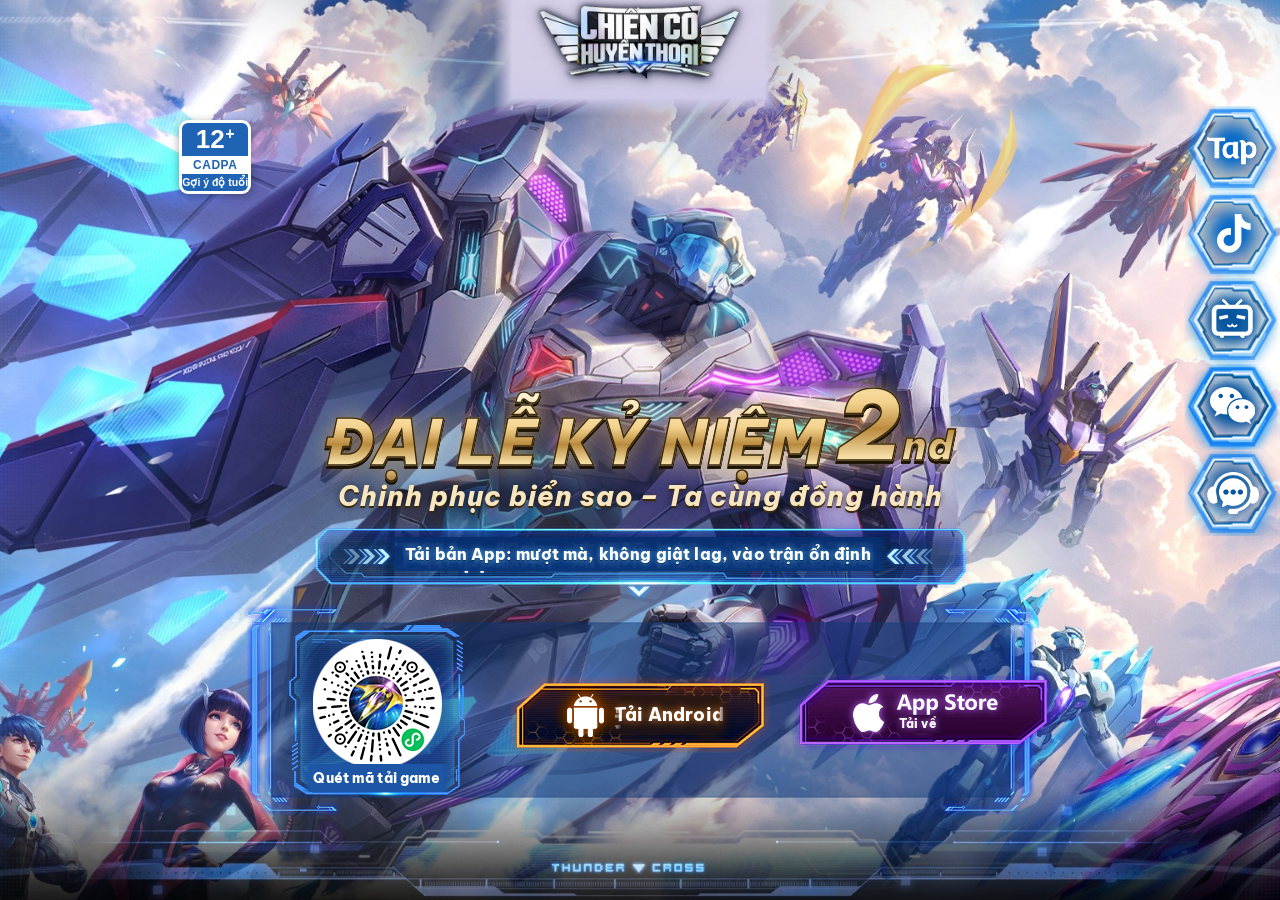
==== chien-co-huyen-thoai.html @ f6ab8812 "Chi giu nut Android va App Store, bo thanh dieu huong trang tai game, bo nen den cuoi trang chu Co-A" ====
<!DOCTYPE html>
<html lang="vi">
<head>
  <meta charset="utf-8">
  <meta name="viewport" content="width=device-width, initial-scale=1.0, minimum-scale=1.0, maximum-scale=1.0, user-scalable=no">
  <meta name="description" content="Chiến Cơ Huyền Thoại – Ông tổ của dòng game bắn máy bay. Tượng đài trở lại, tái chiến dải Ngân Hà!">
  <meta name="Copyright" content="5agame">
  <meta name="author" content="5agame">
  <meta name="Keywords" content="Chiến Cơ Huyền Thoại, Lôi Đình Chiến Cơ, Lôi Đình Chiến Cơ Tập Kết, game bắn máy bay, ông tổ game bắn máy bay, game kinh điển, Bình Minh Trí Tuệ, Lia, Lãnh Chúa Băng Hà, Đấu Trường Ác Nhân, Thương Nhân Liên Sao, Đột Kích Bóng Tối, Tro Tàn Ngân Hà, Blade, Thần Ma Dị Hình, Natalie, Kẻ Đoạt Quyền, Thần Phong Đêm Tối, Lisa, Mirna, Roy, Thần Hera, Nguyên Chủng Vũ Trụ, Chiến Tướng Tự Do, Ma Thần Luyện Ngục, WeChat Mini Program, Ái Lạc Du">
  <link rel="icon" href="favicon.ico">
  <title>Chiến Cơ Huyền Thoại</title>
  <link rel="preconnect" href="https://fonts.googleapis.com">
  <link rel="stylesheet" href="https://fonts.googleapis.com/css2?family=Be+Vietnam+Pro:ital,wght@0,800;1,800;1,900&family=Chakra+Petch:wght@700&display=swap">
  <script>
    // Co giãn đơn vị rem theo kích thước màn hình (giống trang gốc)
    (function (doc, win) {
      var docEl = doc.documentElement;
      function recalc() {
        var w = docEl.clientWidth > docEl.clientHeight ? docEl.clientHeight : docEl.clientWidth;
        if (!w) return;
        docEl.style.fontSize = Math.floor(100 * (w / 750)) + 'px';
      }
      win.addEventListener('orientationchange' in win ? 'orientationchange' : 'resize', recalc, false);
      recalc();
    })(document, window);

    // Liên kết tải game lấy từ trang gốc (ảnh đã được tải về thư mục img/)
    var LINKS = {
      android: 'https://tkio-redirect.solar-engine.com/receive/turl/KANwqqa?attribution_type=ua&touchpoint_type=click',
      apple:   'https://tkio-redirect.solar-engine.com/receive/turl/xsNVKna?attribution_type=ua&touchpoint_type=click',
      tap:     'https://tkio-redirect.solar-engine.com/receive/turl/ShCFuca?attribution_type=ua&touchpoint_type=click',
      harmony: 'https://tkio-redirect.solar-engine.com/receive/turl/vaGyPua?attribution_type=ua&touchpoint_type=click'
    };
    var VERSION = '1.30.5';

    function isWeChat() { return /MicroMessenger/i.test(navigator.userAgent) || typeof window.weixinBridge !== 'undefined'; }
    function isHarmony() { return /harmonyos|openharmony/i.test(navigator.userAgent || ''); }
    function isApple() {
      var d = navigator.userAgentData;
      if (d && typeof d.platform === 'string' && /^(ios|macos)$/i.test(d.platform)) return true;
      var ua = (navigator.userAgent || '').toLowerCase(), pf = (navigator.platform || '').toLowerCase();
      return /iphone|ipad|ipod/.test(ua) || /iphone|ipad|ipod/.test(pf) || /macintosh/.test(ua) || /macintel/.test(pf);
    }
    function isAndroid() { return !isApple() && !isHarmony() && /android/i.test(navigator.userAgent || ''); }

    function init() {
      var vc = document.getElementById('vercode'); if (vc) vc.textContent = VERSION;
      // Chỉ còn 2 nút Android và App Store: luôn hiện cả hai trên máy tính và điện thoại
    }
    // Trong WeChat không tải được trực tiếp → hiện màn hướng dẫn mở bằng trình duyệt (như bản gốc)
    function openDownload(url) {
      if (isWeChat()) { document.getElementById('download_con').style.display = 'block'; }
      else { window.open(url); }
    }
    // Ô mã QR WeChat: máy tính hiện khi rê chuột; điện thoại chạm để bật/tắt (cùng một ô nhỏ cạnh nút, không che màn hình)
    function showPublic() { document.getElementById('public_con').style.display = 'block'; }
    function hidePublic() { document.getElementById('public_con').style.display = 'none'; }
    // chạm vào nút WeChat → mở (chạm lại hoặc chạm chỗ khác → đóng nhờ trình nghe click trên document)
    function togglePublic(e) { e.stopPropagation(); showPublic(); }
    document.addEventListener('click', function () { var el = document.getElementById('public_con'); if (el) el.style.display = 'none'; });
  </script>
  <style>
    * { margin: 0; padding: 0; box-sizing: border-box; }
    body { font-family: "Segoe UI", Roboto, Arial, sans-serif; background: #000; }
    a { text-decoration: none; }

    #app { width: 100%; min-height: 100vh; position: relative; background: #000; overflow: hidden; }

    .main {
      background: url(img/pc_bg-vi.jpg) center top / cover no-repeat; min-height: 100vh;   /* phủ kín màn hình, không còn nền đen phía dưới */
      position: relative; width: 100%; aspect-ratio: 16 / 9;
      display: flex; justify-content: center; align-items: center; overflow: hidden;
    }

    .main { container-type: inline-size; }

    /* Logo tiếng Việt đè lên logo chữ Trung trong ảnh nền */
    .logo_vi {
      /* ảnh logo img/logo.png (477×174, đã tách nền đen) – đặt đè lên logo gốc trong pc_bg.jpg (x 42.6–57.2%, y 1.4–10.2%) */
      position: absolute; z-index: 5; pointer-events: none;
      /* cùng kích cỡ và tâm với logo gốc (rộng ~14.6%, tâm x 49.9%) */
      left: 49.9%; top: .7%; width: 15.8%; transform: translateX(-50%);
      display: flex; flex-direction: column; align-items: center;
    }
    /* Dòng “BẢN CHÍNH THỨC” theo kiểu chữ 官方正版 gốc: chữ nghiêng xanh, viền trắng, viền ngoài xanh đậm */
    .logo_vi .ban {
      position: relative; z-index: 1; margin-bottom: -.12cqw;
      font-family: "Be Vietnam Pro", "Segoe UI Black", sans-serif; font-weight: 900; font-style: italic;
      font-size: .8cqw; letter-spacing: .06em; line-height: 1.1; white-space: nowrap;
    }
    .logo_vi .ban span { display: block; padding: .32em .25em .12em; }
    .logo_vi .ban .m, .logo_vi .ban .f { position: absolute; inset: 0; }
    .logo_vi .ban .b { color: #0a1a45; -webkit-text-stroke: .32em #0a1a45;
      filter: drop-shadow(0 .08em 0 #030a1c) drop-shadow(0 0 .25em rgba(60, 170, 255, .7)); }
    .logo_vi .ban .m { color: transparent; -webkit-text-stroke: .14em #ffffff; }
    .logo_vi .ban .f { color: transparent;
      background: linear-gradient(180deg, #d6f3ff 0%, #6cc6ff 40%, #1f74e8 58%, #3b98f5 75%, #8fdcff 100%);
      -webkit-background-clip: text; background-clip: text; }
    .logo_vi img {
      display: block; width: 100%; height: auto;
      filter: drop-shadow(0 0 .25cqw rgba(0, 8, 30, .9)) drop-shadow(0 .2cqw .5cqw rgba(0, 10, 40, .5));
    }

    /* Nhãn độ tuổi CADPA 12+ (dựng lại bằng HTML) */
    .age {
      position: absolute; left: 14%; top: 1rem; width: 72px; z-index: 6;
      background: #fff; border-radius: 9px; padding: 3px; text-align: center;
      box-shadow: 0 2px 8px rgba(0, 0, 0, .35); font-family: Arial, sans-serif;
    }
    .age .num { background: #1f63b5; color: #fff; font-size: 26px; font-weight: 700; line-height: 1.25; border-radius: 6px 6px 0 0; }
    .age .num sup { font-size: .6em; vertical-align: .55em; margin-left: 1px; }
    .age .org { color: #1f63b5; font-size: 12px; font-weight: 700; letter-spacing: .5px; line-height: 1.5; }
    .age .tip { background: #1f63b5; color: #fff; font-size: 10.5px; font-weight: 700; line-height: 1.7; border-radius: 0 0 6px 6px; white-space: nowrap; }

    /* Khu vực tải game (máy tính) – dựng lại từ cover.png (900×478):
       phần chữ Trung phía trên làm lại bằng HTML, chỉ giữ khung QR (y 262 → 478) của ảnh gốc */
    .main_btns {
      position: absolute; bottom: 0.7rem; left: 50%; transform: translateX(-50%);
      width: 900px; display: flex; flex-direction: column; align-items: center;
    }
    .cv_title {
      display: flex; align-items: flex-end; gap: 10px; line-height: 1;
      font-family: "Be Vietnam Pro", "Segoe UI Black", "Arial Black", sans-serif; font-style: italic; font-weight: 900;
    }
    .cv_title .big, .cv_title .nd {
      background: linear-gradient(180deg, #fff6dc 0%, #f3d28d 40%, #b98a3e 58%, #f6e0a8 78%, #9c6d2b 100%);
      -webkit-background-clip: text; background-clip: text; color: transparent;
      -webkit-text-stroke: 1.5px #3a2a10;
      filter: drop-shadow(0 3px 0 #1d1405) drop-shadow(0 0 10px rgba(255, 210, 120, .45));
      /* đệm để dấu chồng (Ễ, Ỷ) và dấu nặng (Ệ) nằm trong vùng được tô màu vàng */
      padding: .34em .12em .18em .04em; margin: -.34em -.12em -.18em -.04em;
    }
    .cv_title .big { font-size: 62px; letter-spacing: 1px; }
    .cv_title .nd { font-size: 96px; }
    .cv_title .nd sup { font-size: .42em; vertical-align: baseline; }
    .cv_sub {
      margin-top: 6px; font-family: "Be Vietnam Pro", "Segoe UI", sans-serif; font-weight: 800; font-style: italic;
      font-size: 27px; color: #f7e6bf; letter-spacing: 1px;
      text-shadow: 0 2px 0 #3a2a10, 0 0 8px rgba(0, 0, 0, .6);
    }
    .cv_ribbon {
      margin-top: 16px; width: 780px; padding: 9px 0; text-align: center; color: #fff; white-space: nowrap;
      font-family: "Be Vietnam Pro", "Segoe UI", sans-serif; font-weight: 800; font-size: 19px;
      background: linear-gradient(180deg, rgba(24, 77, 165, .96), rgba(20, 60, 140, .85));
      border: 2px solid #5fc3ff; border-radius: 6px;
      box-shadow: 0 0 14px rgba(70, 180, 255, .7), inset 0 0 12px rgba(120, 210, 255, .35);
      clip-path: polygon(14px 0, calc(100% - 14px) 0, 100% 50%, calc(100% - 14px) 100%, 14px 100%, 0 50%);
    }
    .cv_ribbon .arr { color: #8fe0ff; letter-spacing: -2px; margin: 0 10px; }
    /* Phần dưới của cover.png (từ dải băng y=185 trở xuống): giữ nguyên khung và hiệu ứng gốc */
    .cv_panel {
      position: relative; margin-top: 10px; width: 900px; height: 293px;
      background: url(img/cover.png) 0 -185px no-repeat;
      font-family: "Be Vietnam Pro", "Segoe UI", sans-serif;
    }
    /* miếng vá: che chữ Trung bằng màu nền tương ứng, mép mờ dần, rồi viết chữ Việt lên */
    .patch {
      position: absolute; display: flex; align-items: center; justify-content: center;
      color: #fff; font-weight: 800; white-space: nowrap; letter-spacing: .01em;
      -webkit-mask-image: linear-gradient(90deg, transparent 0, #000 9px, #000 calc(100% - 9px), transparent 100%);
              mask-image: linear-gradient(90deg, transparent 0, #000 9px, #000 calc(100% - 9px), transparent 100%);
    }
    .cv_rib_text {
      /* che 下载App版本，流畅不卡顿，随时稳定开局 (x 202–692, y 200–231 trong cover.png) */
      left: 198px; top: 14px; width: 500px; height: 34px; font-size: 16px;
      background: linear-gradient(180deg, rgba(8, 46, 110, .96), rgba(10, 54, 122, .96));
      text-shadow: 0 0 6px rgba(90, 190, 255, .9), 0 1px 0 #02142e;
    }
    .cv_caption {
      /* che chữ 扫码下载游戏 dưới mã QR */
      left: 112px; top: 241px; width: 150px; height: 28px; font-size: 13.5px;
      background: #1c56a5;
    }
    .btn_grid {
      position: absolute; left: 318px; top: 152px;
      display: grid; grid-template-columns: 265px 265px; gap: 16px 18px;
    }
    /* nút tải: dùng ảnh nút gốc (265×78) làm nền */
    /* mọi kích thước bên trong tính theo em, với 1em = 1 điểm ảnh của ảnh gốc → co giãn được trên điện thoại */
    .dl2 { position: relative; display: block; width: 265em; height: 78em; font-size: 1px;
      background: center / 100% 100% no-repeat; transition: transform .15s, filter .15s; }
    .dl2 .patch { -webkit-mask-image: linear-gradient(90deg, transparent 0, #000 9%, #000 91%, transparent 100%);
                          mask-image: linear-gradient(90deg, transparent 0, #000 9%, #000 91%, transparent 100%); }
    .dl2:hover { transform: translateY(-2px); filter: brightness(1.15); }
    .dl2.android { background-image: url(img/android.png); }
    .dl2.apple   { background-image: url(img/appstore.png); }
    .dl2.tap     { background-image: url(img/download_t.png); }
    .dl2.harmony { background-image: url(img/harmony.png); }
    .dl2 .patch span { font-size: inherit; }
    /* vị trí miếng che theo % của nút 265×78 */
    .dl2.android .patch { left: 38.87%; top: 26.92%; width: 43.77%; height: 48.72%; font-size: 18em;
      background: linear-gradient(180deg, #2a1712, #1b1219); text-shadow: 0 0 .45em rgba(255, 150, 40, .9); }
    .dl2.apple .patch { left: 38.49%; top: 51.28%; width: 18.87%; height: 23.08%; font-size: 12em; justify-content: flex-start; padding-left: .5em;
      background: #330a3d; text-shadow: 0 0 .5em rgba(200, 110, 255, .9); }
    .dl2.tap .patch { left: 58.49%; top: 30.77%; width: 24.91%; height: 39.74%; font-size: 15em;
      background: linear-gradient(180deg, #0b3d4b, #05293a); text-shadow: 0 0 .45em rgba(60, 240, 220, .9); }
    .dl2.harmony .patch { left: 38.49%; top: 26.92%; width: 48.3%; height: 48.72%; font-size: 15.5em;
      background: linear-gradient(180deg, #06306a, #021f52); text-shadow: 0 0 .5em rgba(80, 170, 255, .9); }

    .dl {
      display: flex; align-items: center; justify-content: center;
      min-width: 190px; padding: 12px 16px; border-radius: 8px;
      font-size: 16px; font-weight: 600; color: #fff; letter-spacing: .3px;
      background: linear-gradient(180deg, #3fb3ff 0%, #1565d8 100%);
      border: 1px solid #9fdcff; box-shadow: 0 0 12px rgba(63, 179, 255, .5);
      transition: transform .15s, box-shadow .15s;
    }
    .dl:hover { transform: translateY(-2px); box-shadow: 0 0 20px rgba(63, 179, 255, .8); }
    .dl.tap { background: linear-gradient(180deg, #2fe0c8 0%, #0d9e8c 100%); border-color: #a5fff2; }
    .dl.harmony { background: linear-gradient(180deg, #ff7b5c 0%, #d8342a 100%); border-color: #ffc2b3; }

    /* Thanh mạng xã hội bên phải */
    .right_share {
      position: absolute; z-index: 98; right: 0; top: 50%; transform: translateY(-80%);
      width: 96px; cursor: pointer;
    }
    .right_share .item { position: relative; display: block; }
    .right_share img { width: 96px; display: block; }
    .right_share .label {
      position: absolute; right: 100%; top: 50%; transform: translateY(-50%);
      white-space: nowrap; background: rgba(0,0,0,.8); color: #fff; font-size: 13px;
      padding: 4px 8px; border-radius: 4px; margin-right: 6px; opacity: 0; pointer-events: none;
      transition: opacity .15s;
    }
    .right_share .item:hover .label { opacity: 1; }

    .public_con { position: absolute; z-index: 98; right: 96px; top: 65%; transform: translateY(-50%); display: none; }
    .public_con img { display: block; width: 211px; }

    /* Màn hướng dẫn trong WeChat (img/download-vi.jpg 1080×1920): che chữ Trung, viết chữ Việt – vị trí theo % ảnh */
    .download_con {
      position: absolute; z-index: 99; inset: 0; display: none; cursor: pointer;
      background: url(img/download-vi.jpg) center top / 100% 100% no-repeat;
      container-type: inline-size; font-family: "Be Vietnam Pro", "Segoe UI", sans-serif;
    }
    .download_con .patch { flex-direction: column; text-align: center; white-space: normal; line-height: 1.2; }
    .wx_logo_bg { left: 26%; top: 0; width: 48%; height: 11.6%; background: #10276f;
      -webkit-mask-image: radial-gradient(ellipse at center, #000 58%, transparent 74%) !important;
              mask-image: radial-gradient(ellipse at center, #000 58%, transparent 74%) !important; }
    .wx_logo { position: absolute; left: 50%; top: 1.3%; width: 40%; transform: translateX(-50%); }
    .wx_h  { left: 19.5%; top: 12%; width: 59%; height: 4.4%; background: #141a4c; color: #fff; font-size: 4cqw; font-weight: 900; white-space: nowrap !important;
      font-style: italic; text-shadow: 0 .06em 0 #1e5fd0, 0 0 .25em rgba(60, 160, 255, .8); }
    .wx_s1 { left: 21%; top: 16.6%; width: 51%; height: 3.8%; background: #0b1040; color: #fff; font-size: 2.7cqw; font-weight: 700; white-space: nowrap !important; }
    .wx_s2a { left: 21.5%; top: 20.3%; width: 14%; height: 3.4%; background: #0d0b3d; color: #fff; font-size: 3cqw; font-weight: 700; white-space: nowrap !important; }
    .wx_s2b { left: 42.5%; top: 20.3%; width: 30%; height: 3.4%; background: #121640; color: #fff; font-size: 3cqw; font-weight: 700; white-space: nowrap !important; }
    .wx_mag { left: 14.5%; top: 42.2%; width: 16.5%; height: 4.6%; background: #fff; color: #666; font-size: 2cqw; }
    .wx_b  { top: 60.3%; height: 3.9%; background: #f7f7f7; color: #666; font-size: 1.8cqw; }
    .wx_b1 { left: 20.3%; width: 13.5%; } .wx_b2 { left: 35.6%; width: 13.5%; } .wx_b3 { left: 51.5%; width: 12%; } .wx_b4 { left: 65.8%; width: 13.5%; }
    .wx_tip { position: absolute; left: 0; right: 0; bottom: 2.5%; text-align: center; color: rgba(255, 255, 255, .8); font-size: 3cqw; text-shadow: 0 1px 2px #000; }

    /* Chân trang */
    .footer {
      width: 100%; min-height: 12vh; padding: 12px; background: #000;
      color: rgba(255,255,255,.8); font-size: 13px; line-height: 1.8;
      display: flex; flex-direction: column; justify-content: center; align-items: center; text-align: center;
    }
    .footer a { color: rgba(255,255,255,.8); text-decoration: underline; }

    .hidden_pc { }
    @media (min-width: 1025px) { .hidden_pc { display: none !important; } }

    @media (max-width: 1024px) {
      .hidden_m { display: none !important; }
      /* dùng ảnh nền máy tính, cắt phần giữa (ảnh m_bg.jpg có sẵn banner chữ Trung to, phải che bằng tấm nền lớn) */
      .main { background-image: url(img/pc_bg-vi.jpg); background-size: cover; background-position: center top; aspect-ratio: 9 / 16; min-height: 100vh; }
      .age { left: .5rem; top: .5rem; width: 1rem; padding: .03rem; border-radius: .1rem; }
      .age .num { font-size: .34rem; }
      .age .org { font-size: .15rem; }
      .age .tip { font-size: .13rem; }
      /* banner 周年庆典 2nd nằm sẵn trong m_bg.jpg: x 12%–91%, y 69%–84% */
      .banner_m {
        position: absolute; z-index: 5; left: 5%; top: auto; bottom: 12.5%; width: 90%; height: auto;
        display: flex; flex-direction: column; align-items: center; justify-content: center; pointer-events: none;
      }
      /* tấm nền sắc nét (thay lớp mờ), cùng phong cách khung tải trên máy tính – che banner chữ Trung trong ảnh nền */
      .banner_m::before {
        content: ""; position: absolute; inset: -3% -3% -4%; z-index: -1;
        clip-path: polygon(3% 0, 97% 0, 100% 8%, 100% 92%, 97% 100%, 3% 100%, 0 92%, 0 8%);
        background:
          linear-gradient(90deg, rgba(95, 195, 255, .9), rgba(95, 195, 255, .9)) top / 100% .4cqw no-repeat,
          linear-gradient(90deg, rgba(95, 195, 255, .9), rgba(95, 195, 255, .9)) bottom / 100% .4cqw no-repeat,
          repeating-linear-gradient(120deg, rgba(120, 200, 255, .05) 0 .5cqw, transparent .5cqw 1.6cqw),
          radial-gradient(ellipse 80% 60% at 50% 30%, rgba(60, 130, 230, .35), transparent 75%),
          linear-gradient(180deg, #0a1736 0%, #0e2150 55%, #091431 100%);
      }
      .banner_m::after {
        /* viền phát sáng hai bên */
        content: ""; position: absolute; inset: -3% -3% -4%; z-index: -1; pointer-events: none;
        clip-path: polygon(3% 0, 97% 0, 100% 8%, 100% 92%, 97% 100%, 3% 100%, 0 92%, 0 8%);
        box-shadow: inset 0 0 0 .35cqw rgba(95, 195, 255, .75), inset 0 0 3cqw rgba(60, 160, 255, .35);
      }
      /* dải băng gốc lấy từ cover.png (x 130–770, y 185–265), phóng theo bề rộng màn hình */
      .rib_m {
        position: relative; width: 70cqw; aspect-ratio: 640 / 80; margin-top: 1.2cqw;
        background: url(img/cover.png) 50% 46.48% / 140.625% auto no-repeat;
      }
      .rib_m .patch {
        left: 10.6%; top: 15%; width: 78.2%; height: 50%; font-size: 1.75cqw;
        background: linear-gradient(180deg, rgba(8, 46, 110, .96), rgba(10, 54, 122, .96));
        text-shadow: 0 0 .4em rgba(90, 190, 255, .9), 0 1px 0 #02142e;
        font-family: "Be Vietnam Pro", "Segoe UI", sans-serif;
      }
      /* 2 nút tải: ảnh nút gốc như bản máy tính */
      .download_m .dl2 { width: 36cqw; height: auto; aspect-ratio: 265 / 78; font-size: calc(36cqw / 265); }
      /* nền không còn chữ Trung → bỏ tấm nền, chữ nằm trực tiếp trên ảnh như bản máy tính */
      .banner_m::before, .banner_m::after { display: none; }
      .banner_m .cv_title { gap: 1.2cqw; }
      .banner_m .cv_title .big { font-size: 5.2cqw; -webkit-text-stroke-width: .2cqw; }
      .banner_m .cv_title .nd { font-size: 8.6cqw; -webkit-text-stroke-width: .2cqw; }
      .banner_m .cv_sub { font-size: 2.9cqw; margin-top: .4cqw; }
      .banner_m .cv_ribbon { width: 86cqw; font-size: 2.15cqw; padding: 1cqw 0; margin-top: 2cqw; border-width: .3cqw; }
      .banner_m .cv_ribbon .arr { margin: 0 1cqw; }
      /* vị trí logo gốc trong m_bg.jpg (1080×1920) */
      /* logo gốc trong m_bg.jpg: x 32–70%, y 2.1–9.3% */
      /* logo gốc trong m_bg.jpg: rộng ~37.5%, tâm x 51% */
      /* logo gốc của pc_bg.jpg khi cắt giữa cho màn dọc: rộng ~46%, tâm x 49.6% */
      .logo_vi { left: 49.6%; width: 48%; top: 1.4%; }
      .logo_vi .ban { font-size: 2.4cqw; margin-bottom: .1cqw; }
      .right_share { top: 40%; transform: translateY(-50%); width: .9rem; }
      .right_share img { width: .9rem; }
      .right_share .label { display: none; }

      .download_m {
        position: absolute; bottom: 30px; width: 92cqw;
        display: flex; justify-content: center; gap: 3cqw;
      }

      /* ô mã QR nhỏ cạnh thanh mạng xã hội, giống bản máy tính (không che toàn màn hình) */
      .public_con { right: calc(.9rem + 2cqw); top: 46%; transform: translateY(-50%); }
      .public_con img { width: 38cqw; }
    }
  </style>
</head>
<body onload="init()">
  <div id="app">
    <div class="main">
      <!-- Nhãn độ tuổi CADPA 12+ -->
      <div class="age" title="Gợi ý độ tuổi CADPA: 12 tuổi trở lên">
        <div class="num">12<sup>+</sup></div>
        <div class="org">CADPA</div>
        <div class="tip">Gợi ý độ tuổi</div>
      </div>

      <!-- Logo tiếng Việt (đè lên logo 官方正版 / 雷霆战机 trong ảnh nền) -->
      <div class="logo_vi">
        <!-- ?v=2: buộc trình duyệt tải lại ảnh đã xoá vệt trắng ở mép dưới -->
        <img src="img/logo.png?v=2" alt="Chiến Cơ Huyền Thoại – Bản chính thức">
      </div>

      <!-- Banner kỷ niệm tiếng Việt cho điện thoại (đè lên chữ Trung trong m_bg.jpg) -->
      <div class="banner_m hidden_pc">
        <div class="cv_title"><span class="big">ĐẠI LỄ KỶ NIỆM</span><span class="nd">2<sup>nd</sup></span></div>
        <div class="cv_sub">Chinh phục biển sao – Ta cùng đồng hành</div>
        <div class="rib_m"><span class="patch">Tải bản App: mượt mà, không giật lag, vào trận ổn định</span></div>
      </div>

      <!-- Nút tải trên điện thoại -->
      <div class="download_m hidden_pc">
        <a class="dl2 android" data-os="android" title="Tải cho Android" href="tai-game.html#android"><span class="patch">Tải Android</span></a>
        <a class="dl2 apple" data-os="apple" title="Tải trên App Store" href="tai-game.html#apple"><span class="patch">Tải về</span></a>
      </div>

      <!-- Khu vực tải trên máy tính -->
      <div class="main_btns hidden_m">
        <!-- 周年庆典 2nd = Đại lễ kỷ niệm 2 năm; 星海征途-你我同行 = Chinh phục biển sao – Ta cùng đồng hành -->
        <div class="cv_title"><span class="big">ĐẠI LỄ KỶ NIỆM</span><span class="nd">2<sup>nd</sup></span></div>
        <div class="cv_sub">Chinh phục biển sao – Ta cùng đồng hành</div>
        <!-- 下载App版本，流畅不卡顿，随时稳定开局 -->
        <div class="cv_panel">
          <div class="patch cv_rib_text">Tải bản App: mượt mà, không giật lag, vào trận ổn định</div>
          <div class="patch cv_caption">Quét mã tải game</div>
        <div class="btn_grid">
          <!-- 安卓下载 / App Store下载 -->
          <a class="dl2 android" data-os="android" title="Tải cho Android" href="tai-game.html#android"><span class="patch">Tải Android</span></a>
          <a class="dl2 apple" data-os="apple" title="Tải trên App Store" href="tai-game.html#apple"><span class="patch">Tải về</span></a>
        </div>
        </div>
      </div>

      <!-- Mạng xã hội -->
      <div class="right_share">
        <a class="item" target="_blank" href="https://www.taptap.cn/app/6987"><img src="img/taptap.png" alt="TapTap"><span class="label">TapTap</span></a>
        <a class="item" target="_blank" href="https://www.douyin.com/user/MS4wLjABAAAAOXvTQ2oUQ8x4JWNjisWQuLe6vYZVG-A2NzSJ9A-J1aQRfTRNRZDBW6fmPEjGEaIQ?from_tab_name=main"><img src="img/douyin.png" alt="Douyin"><span class="label">Douyin (TikTok Trung Quốc)</span></a>
        <a class="item" target="_blank" href="https://space.bilibili.com/3546702812285350"><img src="img/bilibili.png" alt="Bilibili"><span class="label">Bilibili</span></a>
        <div class="item" onmouseover="showPublic()" onmouseout="hidePublic()" onclick="togglePublic(event)"><img src="img/wechat.png" alt="Tài khoản WeChat chính thức"><span class="label">Tài khoản WeChat chính thức</span></div>
        <a class="item" target="_blank" href="https://hnalywhfzyxgs.qiyukf.com/client?k=a33a3eb916450414cfae9e72f245fad4&amp;wp=1&amp;robotShuntSwitch=0&amp;shuntId=0&amp;language=zh-cn&amp;templateId=6686040"><img src="img/service.png" alt="Chăm sóc khách hàng"><span class="label">Chăm sóc khách hàng</span></a>
      </div>

      <!-- img/public-vi.png: ảnh public.png gốc đã viết chữ Việt trực tiếp vào ảnh (thay 官方公众号 / 扫描立即关注) -->
      <div class="public_con" id="public_con" onclick="event.stopPropagation()">
        <img src="img/public-vi.png" alt="Tài khoản WeChat chính thức – Quét mã để theo dõi ngay">
      </div>

      <!-- Màn hướng dẫn khi mở trang trong WeChat (bản gốc: img/download-vi.jpg) – chạm để đóng -->
      <div class="download_con hidden_pc" id="download_con" onclick="this.style.display='none'">
        <img class="wx_logo" src="img/logo.png?v=2" alt="Chiến Cơ Huyền Thoại">
        <div class="patch wx_h">2 BƯỚC BAY VÀO VŨ TRỤ</div>
        <div class="patch wx_s1">1. Nhấn menu ở góc trên bên phải</div>
        <div class="patch wx_s2a">2. Chọn</div>
        <div class="patch wx_s2b">Mở bằng trình duyệt</div>
        <div class="patch wx_mag">Mở bằng trình duyệt</div>
        <div class="patch wx_b wx_b1">Gửi cho bạn bè</div>
        <div class="patch wx_b wx_b2">Chia sẻ Khoảnh khắc</div>
        <div class="patch wx_b wx_b3">Yêu thích</div>
        <div class="patch wx_b wx_b4">Mở bằng trình duyệt</div>
        <div class="wx_tip">Chạm vào màn hình để quay lại</div>
      </div>
    </div>

  </div>
</body>
</html>
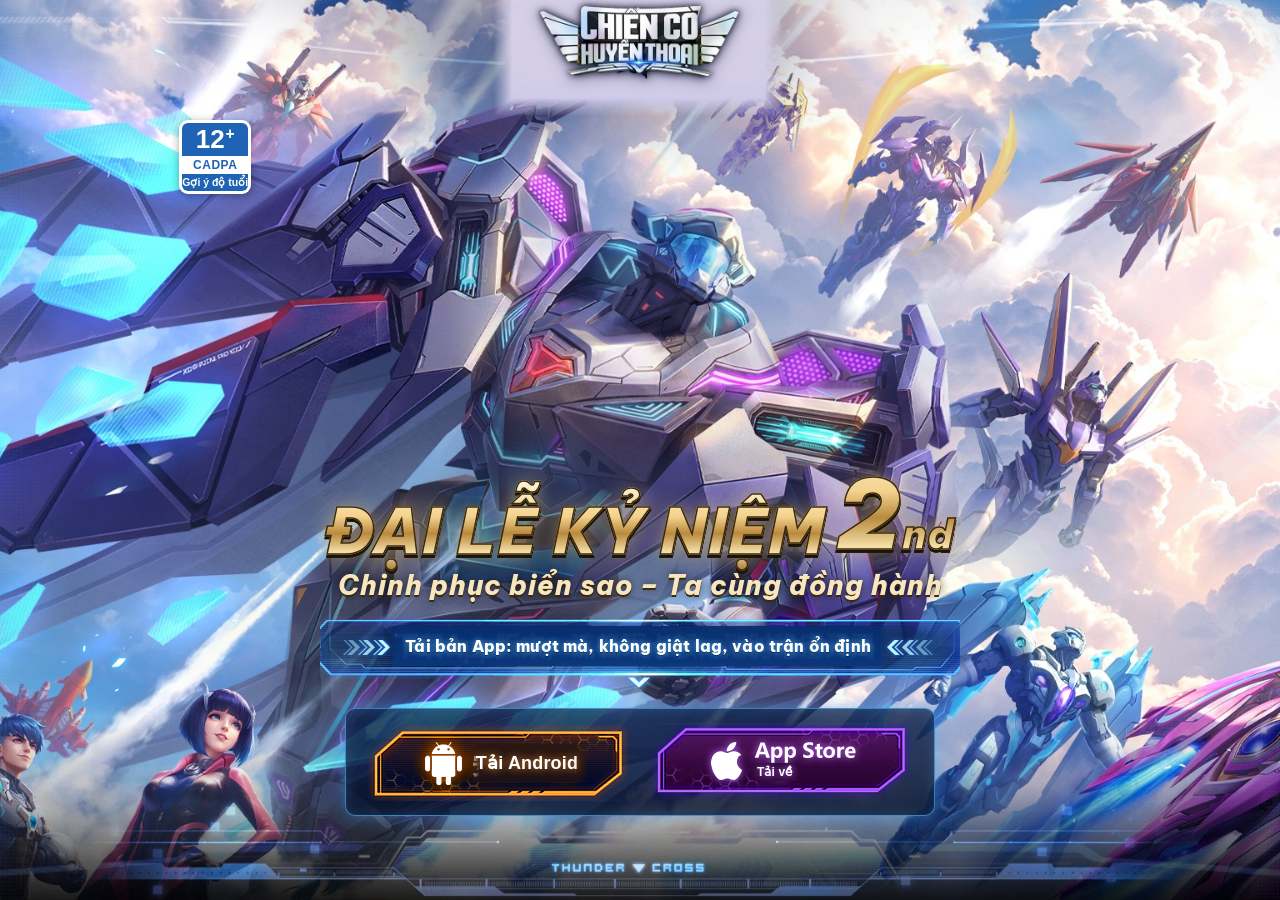
==== commit d6c81bd3: "Chi giu trang chu: bo cac trang phu, thanh mang xa hoi, ma QR; 2 nut tai trong khung vua khit tro th" ====
--- a/chien-co-huyen-thoai.html
+++ b/chien-co-huyen-thoai.html
@@ -24,12 +24,11 @@
       recalc();
     })(document, window);
 
-    // Liên kết tải game lấy từ trang gốc (ảnh đã được tải về thư mục img/)
+    // ============ LINK TẢI GAME – THAY LINK MỚI TẠI ĐÂY ============
+    // Bấm nút là chuyển thẳng sang trang tải (cùng tab). Hiện đang tạm dùng link tải của bản gốc.
     var LINKS = {
       android: 'https://tkio-redirect.solar-engine.com/receive/turl/KANwqqa?attribution_type=ua&touchpoint_type=click',
-      apple:   'https://tkio-redirect.solar-engine.com/receive/turl/xsNVKna?attribution_type=ua&touchpoint_type=click',
-      tap:     'https://tkio-redirect.solar-engine.com/receive/turl/ShCFuca?attribution_type=ua&touchpoint_type=click',
-      harmony: 'https://tkio-redirect.solar-engine.com/receive/turl/vaGyPua?attribution_type=ua&touchpoint_type=click'
+      apple:   'https://tkio-redirect.solar-engine.com/receive/turl/xsNVKna?attribution_type=ua&touchpoint_type=click'
     };
     var VERSION = '1.30.5';
 
@@ -45,7 +44,8 @@
 
     function init() {
       var vc = document.getElementById('vercode'); if (vc) vc.textContent = VERSION;
-      // Chỉ còn 2 nút Android và App Store: luôn hiện cả hai trên máy tính và điện thoại
+      // Gắn link tải cho 2 nút (máy tính + điện thoại)
+      document.querySelectorAll('a.dl2[data-os]').forEach(function (a) { var u = LINKS[a.getAttribute('data-os')]; if (u) a.href = u; });
     }
     // Trong WeChat không tải được trực tiếp → hiện màn hướng dẫn mở bằng trình duyệt (như bản gốc)
     function openDownload(url) {
@@ -175,6 +175,19 @@
       position: absolute; left: 318px; top: 152px;
       display: grid; grid-template-columns: 265px 265px; gap: 16px 18px;
     }
+    /* Khung nền chỉ vừa 2 nút tải (thay cho khung mã QR cũ) */
+    .dl_frame {
+      display: flex; justify-content: center; align-items: center; gap: 18px;
+      margin-top: 14px; padding: 14px 20px; border-radius: 10px;
+      background: linear-gradient(180deg, rgba(10, 30, 70, .78), rgba(6, 16, 42, .82));
+      border: 1px solid rgba(95, 195, 255, .6);
+      box-shadow: 0 0 16px rgba(60, 170, 255, .45), inset 0 0 14px rgba(95, 195, 255, .2);
+    }
+    /* Dải băng gốc (cover.png x 130–770, y 185–265) */
+    .rib { position: relative; width: 640px; aspect-ratio: 640 / 80; margin-top: 12px;
+      background: url(img/cover.png) 50% 46.48% / 140.625% auto no-repeat; font-family: "Be Vietnam Pro", "Segoe UI", sans-serif; }
+    .rib .patch { left: 10.6%; top: 15%; width: 78.2%; height: 50%; font-size: 16px;
+      background: linear-gradient(180deg, rgba(8, 46, 110, .96), rgba(10, 54, 122, .96)); text-shadow: 0 0 .4em rgba(90, 190, 255, .9), 0 1px 0 #02142e; }
     /* nút tải: dùng ảnh nút gốc (265×78) làm nền */
     /* mọi kích thước bên trong tính theo em, với 1em = 1 điểm ảnh của ảnh gốc → co giãn được trên điện thoại */
     .dl2 { position: relative; display: block; width: 265em; height: 78em; font-size: 1px;
@@ -302,6 +315,7 @@
       }
       /* 2 nút tải: ảnh nút gốc như bản máy tính */
       .download_m .dl2 { width: 36cqw; height: auto; aspect-ratio: 265 / 78; font-size: calc(36cqw / 265); }
+      .download_m .dl_frame { margin-top: 0; gap: 3cqw; padding: 2.4cqw 3.2cqw; border-radius: 2cqw; }
       /* nền không còn chữ Trung → bỏ tấm nền, chữ nằm trực tiếp trên ảnh như bản máy tính */
       .banner_m::before, .banner_m::after { display: none; }
       .banner_m .cv_title { gap: 1.2cqw; }
@@ -354,10 +368,12 @@
         <div class="rib_m"><span class="patch">Tải bản App: mượt mà, không giật lag, vào trận ổn định</span></div>
       </div>
 
-      <!-- Nút tải trên điện thoại -->
+      <!-- Nút tải trên điện thoại: 2 nút trong khung vừa khít -->
       <div class="download_m hidden_pc">
-        <a class="dl2 android" data-os="android" title="Tải cho Android" href="tai-game.html#android"><span class="patch">Tải Android</span></a>
-        <a class="dl2 apple" data-os="apple" title="Tải trên App Store" href="tai-game.html#apple"><span class="patch">Tải về</span></a>
+        <div class="dl_frame">
+          <a class="dl2 android" data-os="android" title="Tải cho Android" href="#"><span class="patch">Tải Android</span></a>
+          <a class="dl2 apple" data-os="apple" title="Tải trên App Store" href="#"><span class="patch">Tải về</span></a>
+        </div>
       </div>
 
       <!-- Khu vực tải trên máy tính -->
@@ -365,45 +381,12 @@
         <!-- 周年庆典 2nd = Đại lễ kỷ niệm 2 năm; 星海征途-你我同行 = Chinh phục biển sao – Ta cùng đồng hành -->
         <div class="cv_title"><span class="big">ĐẠI LỄ KỶ NIỆM</span><span class="nd">2<sup>nd</sup></span></div>
         <div class="cv_sub">Chinh phục biển sao – Ta cùng đồng hành</div>
-        <!-- 下载App版本，流畅不卡顿，随时稳定开局 -->
-        <div class="cv_panel">
-          <div class="patch cv_rib_text">Tải bản App: mượt mà, không giật lag, vào trận ổn định</div>
-          <div class="patch cv_caption">Quét mã tải game</div>
-        <div class="btn_grid">
-          <!-- 安卓下载 / App Store下载 -->
-          <a class="dl2 android" data-os="android" title="Tải cho Android" href="tai-game.html#android"><span class="patch">Tải Android</span></a>
-          <a class="dl2 apple" data-os="apple" title="Tải trên App Store" href="tai-game.html#apple"><span class="patch">Tải về</span></a>
+        <!-- dải băng gốc lấy từ cover.png, chữ Trung 下载App版本… được che bằng chữ Việt -->
+        <div class="rib"><span class="patch">Tải bản App: mượt mà, không giật lag, vào trận ổn định</span></div>
+        <div class="dl_frame">
+          <a class="dl2 android" data-os="android" title="Tải cho Android" href="#"><span class="patch">Tải Android</span></a>
+          <a class="dl2 apple" data-os="apple" title="Tải trên App Store" href="#"><span class="patch">Tải về</span></a>
         </div>
-        </div>
-      </div>
-
-      <!-- Mạng xã hội -->
-      <div class="right_share">
-        <a class="item" target="_blank" href="https://www.taptap.cn/app/6987"><img src="img/taptap.png" alt="TapTap"><span class="label">TapTap</span></a>
-        <a class="item" target="_blank" href="https://www.douyin.com/user/MS4wLjABAAAAOXvTQ2oUQ8x4JWNjisWQuLe6vYZVG-A2NzSJ9A-J1aQRfTRNRZDBW6fmPEjGEaIQ?from_tab_name=main"><img src="img/douyin.png" alt="Douyin"><span class="label">Douyin (TikTok Trung Quốc)</span></a>
-        <a class="item" target="_blank" href="https://space.bilibili.com/3546702812285350"><img src="img/bilibili.png" alt="Bilibili"><span class="label">Bilibili</span></a>
-        <div class="item" onmouseover="showPublic()" onmouseout="hidePublic()" onclick="togglePublic(event)"><img src="img/wechat.png" alt="Tài khoản WeChat chính thức"><span class="label">Tài khoản WeChat chính thức</span></div>
-        <a class="item" target="_blank" href="https://hnalywhfzyxgs.qiyukf.com/client?k=a33a3eb916450414cfae9e72f245fad4&amp;wp=1&amp;robotShuntSwitch=0&amp;shuntId=0&amp;language=zh-cn&amp;templateId=6686040"><img src="img/service.png" alt="Chăm sóc khách hàng"><span class="label">Chăm sóc khách hàng</span></a>
-      </div>
-
-      <!-- img/public-vi.png: ảnh public.png gốc đã viết chữ Việt trực tiếp vào ảnh (thay 官方公众号 / 扫描立即关注) -->
-      <div class="public_con" id="public_con" onclick="event.stopPropagation()">
-        <img src="img/public-vi.png" alt="Tài khoản WeChat chính thức – Quét mã để theo dõi ngay">
-      </div>
-
-      <!-- Màn hướng dẫn khi mở trang trong WeChat (bản gốc: img/download-vi.jpg) – chạm để đóng -->
-      <div class="download_con hidden_pc" id="download_con" onclick="this.style.display='none'">
-        <img class="wx_logo" src="img/logo.png?v=2" alt="Chiến Cơ Huyền Thoại">
-        <div class="patch wx_h">2 BƯỚC BAY VÀO VŨ TRỤ</div>
-        <div class="patch wx_s1">1. Nhấn menu ở góc trên bên phải</div>
-        <div class="patch wx_s2a">2. Chọn</div>
-        <div class="patch wx_s2b">Mở bằng trình duyệt</div>
-        <div class="patch wx_mag">Mở bằng trình duyệt</div>
-        <div class="patch wx_b wx_b1">Gửi cho bạn bè</div>
-        <div class="patch wx_b wx_b2">Chia sẻ Khoảnh khắc</div>
-        <div class="patch wx_b wx_b3">Yêu thích</div>
-        <div class="patch wx_b wx_b4">Mở bằng trình duyệt</div>
-        <div class="wx_tip">Chạm vào màn hình để quay lại</div>
       </div>
     </div>
 
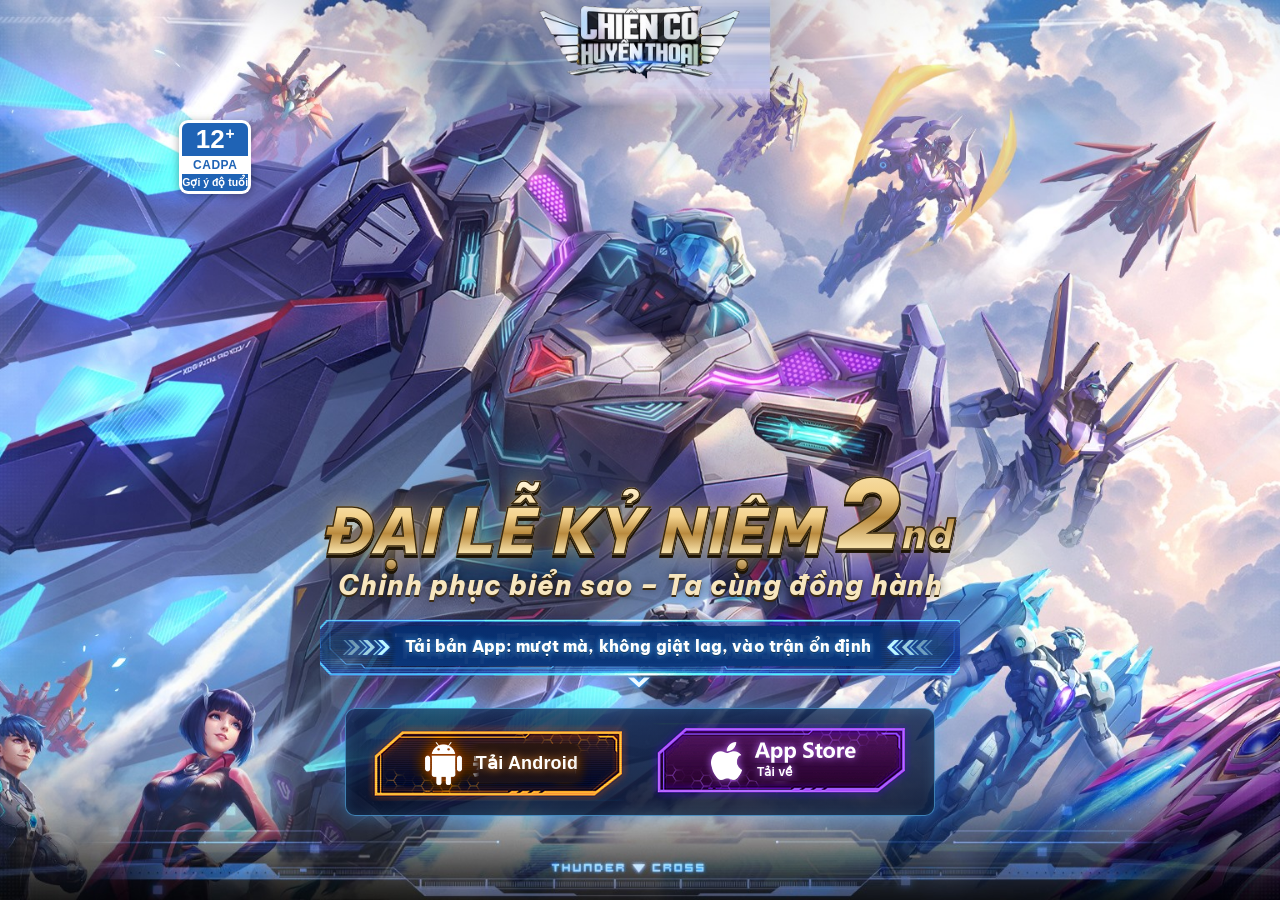
==== commit 6d0aa171: "Xoa nen mo sau logo: lam lai vung logo cu bang may troi that, bo bong toi quanh logo Co-Authored-By:" ====
--- a/chien-co-huyen-thoai.html
+++ b/chien-co-huyen-thoai.html
@@ -67,7 +67,7 @@
     #app { width: 100%; min-height: 100vh; position: relative; background: #000; overflow: hidden; }
 
     .main {
-      background: url(img/pc_bg-vi.jpg) center top / cover no-repeat; min-height: 100vh;   /* phủ kín màn hình, không còn nền đen phía dưới */
+      background: url(img/pc_bg-vi.jpg?v=2) center top / cover no-repeat; min-height: 100vh;   /* phủ kín màn hình, không còn nền đen phía dưới */
       position: relative; width: 100%; aspect-ratio: 16 / 9;
       display: flex; justify-content: center; align-items: center; overflow: hidden;
     }
@@ -98,7 +98,7 @@
       -webkit-background-clip: text; background-clip: text; }
     .logo_vi img {
       display: block; width: 100%; height: auto;
-      filter: drop-shadow(0 0 .25cqw rgba(0, 8, 30, .9)) drop-shadow(0 .2cqw .5cqw rgba(0, 10, 40, .5));
+      /* không dùng bóng mờ sau logo */
     }
 
     /* Nhãn độ tuổi CADPA 12+ (dựng lại bằng HTML) */
@@ -275,7 +275,7 @@
     @media (max-width: 1024px) {
       .hidden_m { display: none !important; }
       /* dùng ảnh nền máy tính, cắt phần giữa (ảnh m_bg.jpg có sẵn banner chữ Trung to, phải che bằng tấm nền lớn) */
-      .main { background-image: url(img/pc_bg-vi.jpg); background-size: cover; background-position: center top; aspect-ratio: 9 / 16; min-height: 100vh; }
+      .main { background-image: url(img/pc_bg-vi.jpg?v=2); background-size: cover; background-position: center top; aspect-ratio: 9 / 16; min-height: 100vh; }
       .age { left: .5rem; top: .5rem; width: 1rem; padding: .03rem; border-radius: .1rem; }
       .age .num { font-size: .34rem; }
       .age .org { font-size: .15rem; }
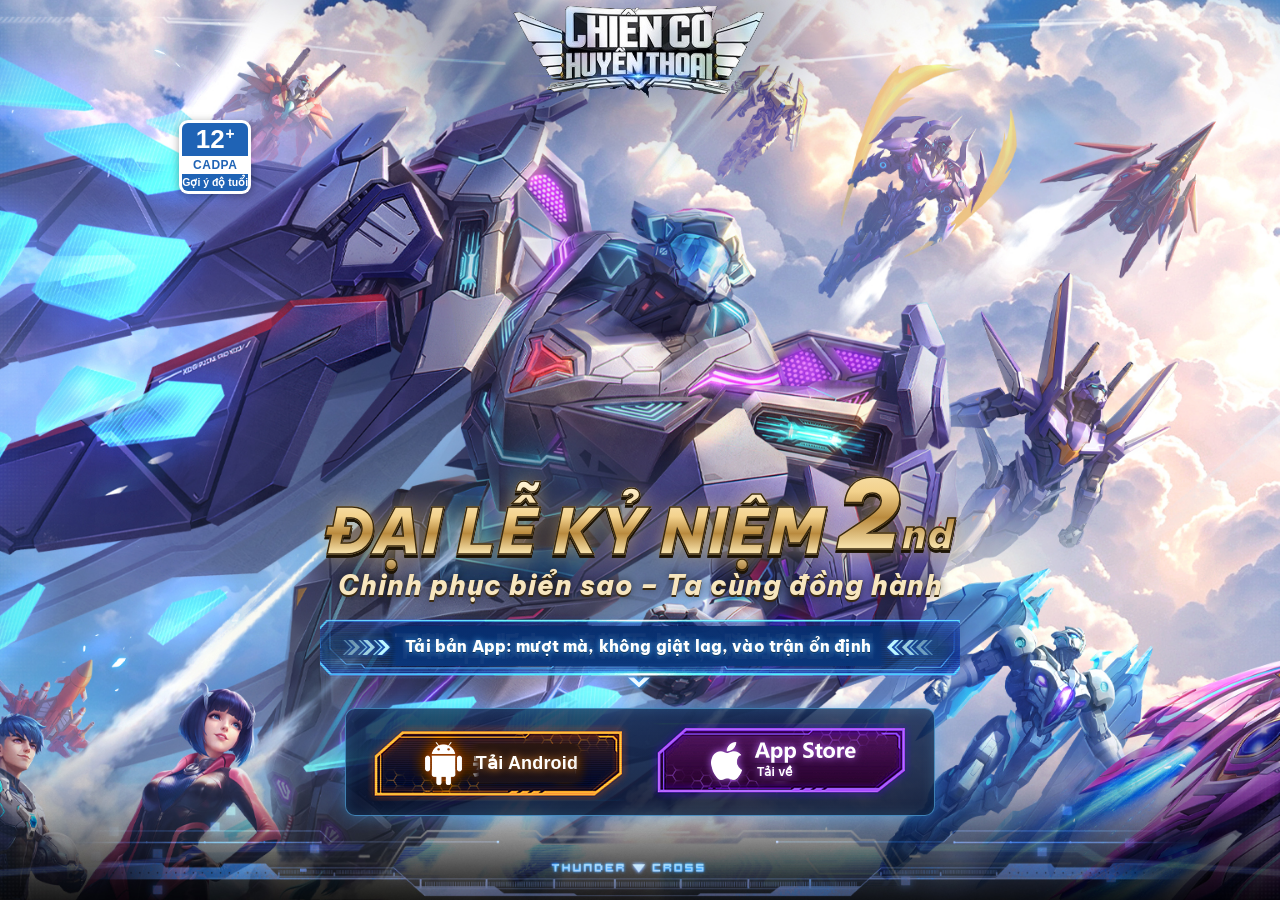
==== commit 6c441243: "Xoa triet de nen mo sau logo: dung lai anh nen goc nguyen ven, logo bam theo ty le anh nen o moi kic" ====
--- a/chien-co-huyen-thoai.html
+++ b/chien-co-huyen-thoai.html
@@ -42,7 +42,17 @@
     }
     function isAndroid() { return !isApple() && !isHarmony() && /android/i.test(navigator.userAgent || ''); }
 
+    // Tính tỉ lệ ảnh nền (background-size: cover, căn giữa, bám đỉnh) để logo luôn đè khít logo cũ trong ảnh
+    function fitLogo() {
+      var m = document.querySelector(".main"); if (!m) return;
+      var W = m.clientWidth, H = m.clientHeight, s = Math.max(W / 1920, H / 1080);
+      m.style.setProperty("--bgs", s); m.style.setProperty("--bgx", ((W - 1920 * s) / 2) + "px");
+    }
+    window.addEventListener("resize", fitLogo);
+    document.addEventListener("DOMContentLoaded", fitLogo);
+
     function init() {
+      fitLogo();
       var vc = document.getElementById('vercode'); if (vc) vc.textContent = VERSION;
       // Gắn link tải cho 2 nút (máy tính + điện thoại)
       document.querySelectorAll('a.dl2[data-os]').forEach(function (a) { var u = LINKS[a.getAttribute('data-os')]; if (u) a.href = u; });
@@ -67,7 +77,7 @@
     #app { width: 100%; min-height: 100vh; position: relative; background: #000; overflow: hidden; }
 
     .main {
-      background: url(img/pc_bg-vi.jpg?v=2) center top / cover no-repeat; min-height: 100vh;   /* phủ kín màn hình, không còn nền đen phía dưới */
+      background: url(img/pc_bg.jpg) center top / cover no-repeat; min-height: 100vh;   /* phủ kín màn hình, không còn nền đen phía dưới */
       position: relative; width: 100%; aspect-ratio: 16 / 9;
       display: flex; justify-content: center; align-items: center; overflow: hidden;
     }
@@ -79,7 +89,8 @@
       /* ảnh logo img/logo.png (477×174, đã tách nền đen) – đặt đè lên logo gốc trong pc_bg.jpg (x 42.6–57.2%, y 1.4–10.2%) */
       position: absolute; z-index: 5; pointer-events: none;
       /* cùng kích cỡ và tâm với logo gốc (rộng ~14.6%, tâm x 49.9%) */
-      left: 49.9%; top: .7%; width: 15.8%; transform: translateX(-50%);
+      /* đặt theo đúng toạ độ logo cũ trong ảnh nền 1920×1080 (tâm x 958, đỉnh y 7.6, rộng 303) – --bgs/--bgx do JS tính theo cách ảnh nền phủ màn hình */
+      left: calc(var(--bgx, 0px) + 958px * var(--bgs, .711)); top: calc(7.6px * var(--bgs, .711)); width: calc(303px * var(--bgs, .711)); transform: translateX(-50%);
       display: flex; flex-direction: column; align-items: center;
     }
     /* Dòng “BẢN CHÍNH THỨC” theo kiểu chữ 官方正版 gốc: chữ nghiêng xanh, viền trắng, viền ngoài xanh đậm */
@@ -275,7 +286,7 @@
     @media (max-width: 1024px) {
       .hidden_m { display: none !important; }
       /* dùng ảnh nền máy tính, cắt phần giữa (ảnh m_bg.jpg có sẵn banner chữ Trung to, phải che bằng tấm nền lớn) */
-      .main { background-image: url(img/pc_bg-vi.jpg?v=2); background-size: cover; background-position: center top; aspect-ratio: 9 / 16; min-height: 100vh; }
+      .main { background-image: url(img/pc_bg.jpg); background-size: cover; background-position: center top; aspect-ratio: 9 / 16; min-height: 100vh; }
       .age { left: .5rem; top: .5rem; width: 1rem; padding: .03rem; border-radius: .1rem; }
       .age .num { font-size: .34rem; }
       .age .org { font-size: .15rem; }
@@ -328,7 +339,7 @@
       /* logo gốc trong m_bg.jpg: x 32–70%, y 2.1–9.3% */
       /* logo gốc trong m_bg.jpg: rộng ~37.5%, tâm x 51% */
       /* logo gốc của pc_bg.jpg khi cắt giữa cho màn dọc: rộng ~46%, tâm x 49.6% */
-      .logo_vi { left: 49.6%; width: 48%; top: 1.4%; }
+      /* logo điện thoại: dùng chung cách đặt theo ảnh nền như máy tính */
       .logo_vi .ban { font-size: 2.4cqw; margin-bottom: .1cqw; }
       .right_share { top: 40%; transform: translateY(-50%); width: .9rem; }
       .right_share img { width: .9rem; }
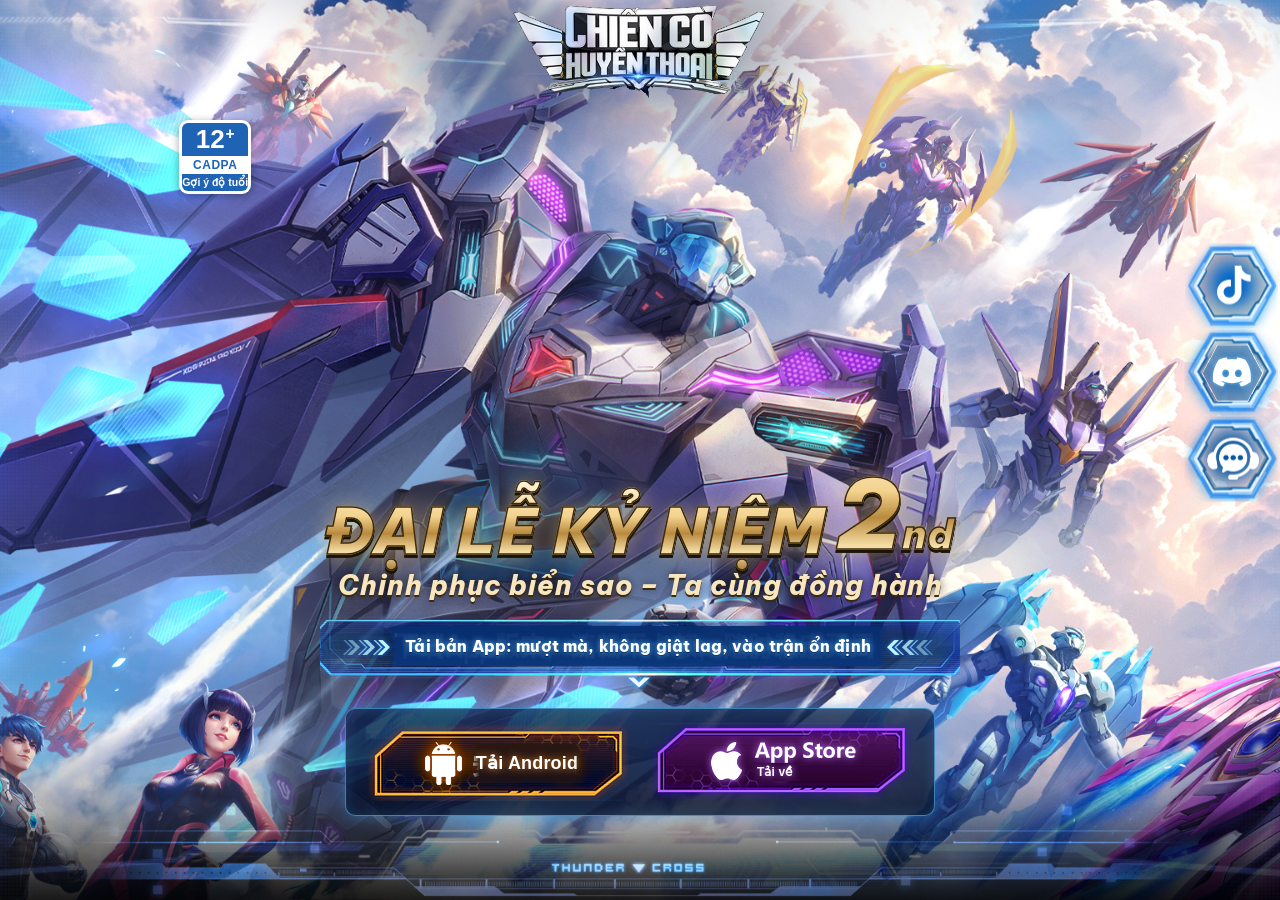
==== commit b3f1ae62: "Dua lai thanh icon ben phai: TikTok, Discord, Cham soc khach hang Co-Authored-By: Claude Opus 5.5 <n" ====
--- a/chien-co-huyen-thoai.html
+++ b/chien-co-huyen-thoai.html
@@ -28,7 +28,11 @@
     // Bấm nút là chuyển thẳng sang trang tải (cùng tab). Hiện đang tạm dùng link tải của bản gốc.
     var LINKS = {
       android: 'https://tkio-redirect.solar-engine.com/receive/turl/KANwqqa?attribution_type=ua&touchpoint_type=click',
-      apple:   'https://tkio-redirect.solar-engine.com/receive/turl/xsNVKna?attribution_type=ua&touchpoint_type=click'
+      apple:   'https://tkio-redirect.solar-engine.com/receive/turl/xsNVKna?attribution_type=ua&touchpoint_type=click',
+      // Link 3 icon bên phải – để trống thì bấm vào chưa đi đâu cả
+      tiktok:  '',
+      discord: '',
+      cskh:    ''
     };
     var VERSION = '1.30.5';
 
@@ -56,6 +60,7 @@
       var vc = document.getElementById('vercode'); if (vc) vc.textContent = VERSION;
       // Gắn link tải cho 2 nút (máy tính + điện thoại)
       document.querySelectorAll('a.dl2[data-os]').forEach(function (a) { var u = LINKS[a.getAttribute('data-os')]; if (u) a.href = u; });
+      document.querySelectorAll('.right_share a[data-link]').forEach(function (a) { var u = LINKS[a.getAttribute('data-link')]; if (u) { a.href = u; a.target = '_blank'; a.rel = 'noopener'; } else { a.addEventListener('click', function (e) { e.preventDefault(); }); } });
     }
     // Trong WeChat không tải được trực tiếp → hiện màn hướng dẫn mở bằng trình duyệt (như bản gốc)
     function openDownload(url) {
@@ -240,6 +245,7 @@
     }
     .right_share .item { position: relative; display: block; }
     .right_share img { width: 96px; display: block; }
+    .right_share .glyph { position: absolute; left: 50%; top: 50%; width: 40%; transform: translate(-50%, -52%); fill: #fff; filter: drop-shadow(0 0 2px rgba(120, 200, 255, .9)); pointer-events: none; }
     .right_share .label {
       position: absolute; right: 100%; top: 50%; transform: translateY(-50%);
       white-space: nowrap; background: rgba(0,0,0,.8); color: #fff; font-size: 13px;
@@ -399,6 +405,15 @@
           <a class="dl2 apple" data-os="apple" title="Tải trên App Store" href="#"><span class="patch">Tải về</span></a>
         </div>
       </div>
+
+      <!-- Thanh icon bên phải (vị trí như cũ): TikTok, Discord, Chăm sóc khách hàng -->
+      <div class="right_share">
+        <a class="item" data-link="tiktok" href="#"><img src="img/douyin.png" alt="TikTok"><span class="label">TikTok</span></a>
+        <a class="item" data-link="discord" href="#"><img src="img/icon-frame.png" alt="Discord">
+          <svg class="glyph" viewBox="0 0 71 55" aria-hidden="true"><path d="M60.1 4.9A58.5 58.5 0 0 0 45.65.42a.22.22 0 0 0-.23.11 40.8 40.8 0 0 0-1.8 3.69 54 54 0 0 0-16.23 0A37.4 37.4 0 0 0 25.56.53a.23.23 0 0 0-.23-.11A58.3 58.3 0 0 0 10.88 4.9a.2.2 0 0 0-.1.08C1.58 18.73-.94 32.14.29 45.39a.24.24 0 0 0 .1.17 58.8 58.8 0 0 0 17.72 8.96.23.23 0 0 0 .25-.08 42 42 0 0 0 3.63-5.9.22.22 0 0 0-.12-.31 38.7 38.7 0 0 1-5.54-2.64.23.23 0 0 1-.02-.38c.37-.28.74-.57 1.1-.86a.22.22 0 0 1 .23-.03c11.62 5.3 24.2 5.3 35.68 0a.22.22 0 0 1 .23.03c.36.29.73.58 1.1.86a.23.23 0 0 1-.02.38 36.3 36.3 0 0 1-5.54 2.64.23.23 0 0 0-.12.31 47.2 47.2 0 0 0 3.62 5.9.23.23 0 0 0 .25.08 58.6 58.6 0 0 0 17.75-8.96.23.23 0 0 0 .1-.17c1.48-15.32-2.48-28.62-10.5-40.41a.18.18 0 0 0-.09-.08ZM23.73 37.33c-3.5 0-6.38-3.21-6.38-7.16s2.82-7.16 6.38-7.16c3.58 0 6.43 3.24 6.38 7.16 0 3.95-2.83 7.16-6.38 7.16Zm23.59 0c-3.5 0-6.38-3.21-6.38-7.16s2.82-7.16 6.38-7.16c3.58 0 6.43 3.24 6.38 7.16 0 3.95-2.8 7.16-6.38 7.16Z"/></svg>
+          <span class="label">Discord</span></a>
+        <a class="item" data-link="cskh" href="#"><img src="img/service.png" alt="Chăm sóc khách hàng"><span class="label">Chăm sóc khách hàng</span></a>
+      </div>
     </div>
 
   </div>
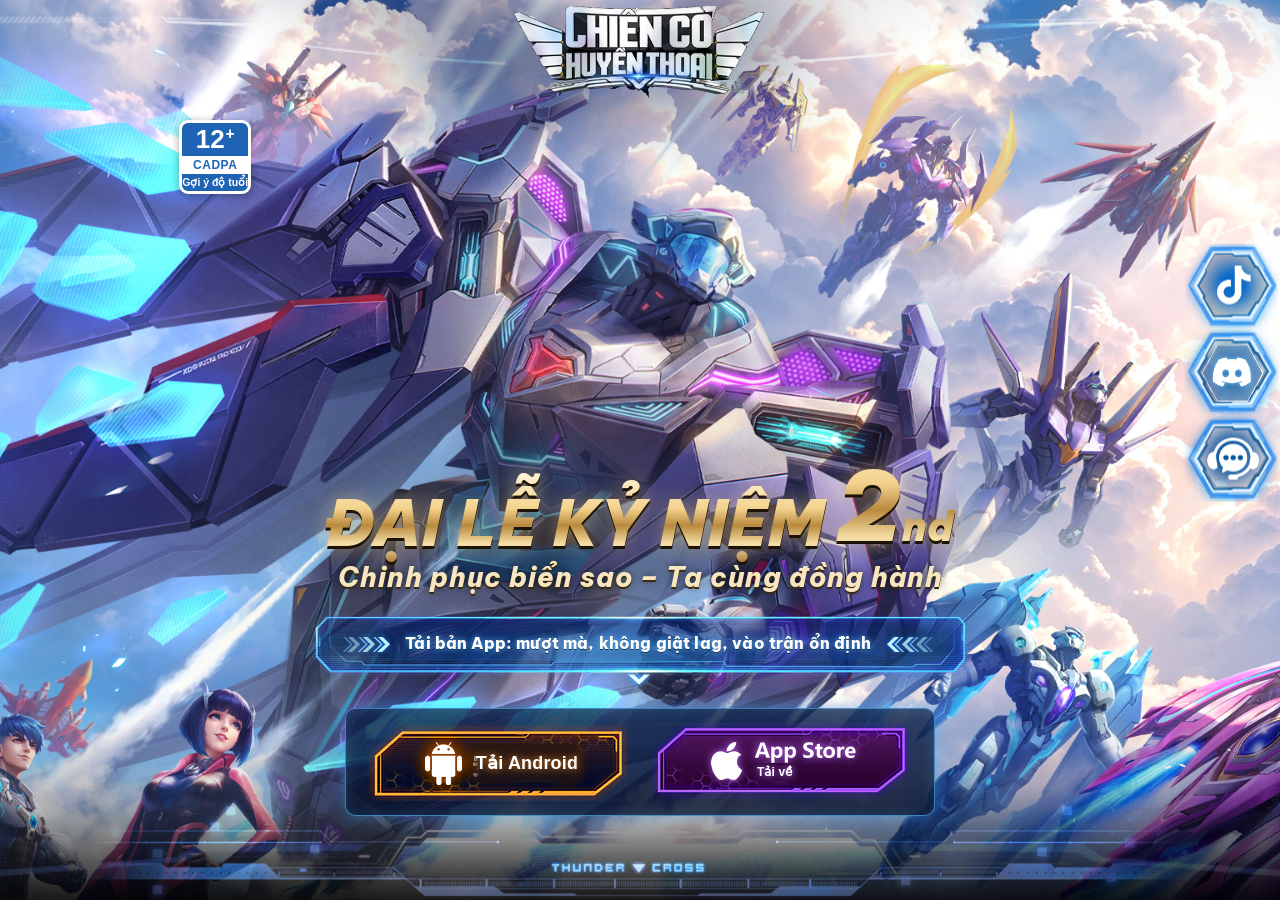
==== commit bef2614f: "Bo vien chu tieu de (giu bong do); dai bang dung anh da xoa han chu Trung Co-Authored-By: Claude Opu" ====
--- a/chien-co-huyen-thoai.html
+++ b/chien-co-huyen-thoai.html
@@ -51,6 +51,9 @@
       var m = document.querySelector(".main"); if (!m) return;
       var W = m.clientWidth, H = m.clientHeight, s = Math.max(W / 1920, H / 1080);
       m.style.setProperty("--bgs", s); m.style.setProperty("--bgx", ((W - 1920 * s) / 2) + "px");
+      // --ui: hệ số thu nhỏ cụm chữ + nút khi màn hình thấp, để cả trang luôn vừa 1 màn hình
+      var ui = W > 1024 ? Math.min(1, H / 800, W / 1100) : Math.min(1, H / (W * 16 / 9));
+      m.style.setProperty("--ui", ui);
     }
     window.addEventListener("resize", fitLogo);
     document.addEventListener("DOMContentLoaded", fitLogo);
@@ -79,11 +82,11 @@
     body { font-family: "Segoe UI", Roboto, Arial, sans-serif; background: #000; }
     a { text-decoration: none; }
 
-    #app { width: 100%; min-height: 100vh; position: relative; background: #000; overflow: hidden; }
+    #app { width: 100%; height: 100vh; height: 100dvh; position: relative; background: #000; overflow: hidden; }
 
     .main {
-      background: url(img/pc_bg.jpg) center top / cover no-repeat; min-height: 100vh;   /* phủ kín màn hình, không còn nền đen phía dưới */
-      position: relative; width: 100%; aspect-ratio: 16 / 9;
+      background: url(img/pc_bg.jpg) center top / cover no-repeat;   /* ảnh nền phủ kín màn hình */
+      position: relative; width: 100%; height: 100vh; height: 100dvh;   /* luôn vừa đúng 1 màn hình, không cần cuộn */
       display: flex; justify-content: center; align-items: center; overflow: hidden;
     }
 
@@ -131,7 +134,7 @@
     /* Khu vực tải game (máy tính) – dựng lại từ cover.png (900×478):
        phần chữ Trung phía trên làm lại bằng HTML, chỉ giữ khung QR (y 262 → 478) của ảnh gốc */
     .main_btns {
-      position: absolute; bottom: 0.7rem; left: 50%; transform: translateX(-50%);
+      position: absolute; bottom: 0.7rem; left: 50%; transform: translateX(-50%) scale(var(--ui, 1)); transform-origin: 50% 100%;
       width: 900px; display: flex; flex-direction: column; align-items: center;
     }
     .cv_title {
@@ -141,7 +144,7 @@
     .cv_title .big, .cv_title .nd {
       background: linear-gradient(180deg, #fff6dc 0%, #f3d28d 40%, #b98a3e 58%, #f6e0a8 78%, #9c6d2b 100%);
       -webkit-background-clip: text; background-clip: text; color: transparent;
-      -webkit-text-stroke: 1.5px #3a2a10;
+      /* bỏ viền chữ, chỉ giữ bóng đổ */
       filter: drop-shadow(0 3px 0 #1d1405) drop-shadow(0 0 10px rgba(255, 210, 120, .45));
       /* đệm để dấu chồng (Ễ, Ỷ) và dấu nặng (Ệ) nằm trong vùng được tô màu vàng */
       padding: .34em .12em .18em .04em; margin: -.34em -.12em -.18em -.04em;
@@ -200,10 +203,10 @@
       box-shadow: 0 0 16px rgba(60, 170, 255, .45), inset 0 0 14px rgba(95, 195, 255, .2);
     }
     /* Dải băng gốc (cover.png x 130–770, y 185–265) */
-    .rib { position: relative; width: 640px; aspect-ratio: 640 / 80; margin-top: 12px;
-      background: url(img/cover.png) 50% 46.48% / 140.625% auto no-repeat; font-family: "Be Vietnam Pro", "Segoe UI", sans-serif; }
-    .rib .patch { left: 10.6%; top: 15%; width: 78.2%; height: 50%; font-size: 16px;
-      background: linear-gradient(180deg, rgba(8, 46, 110, .96), rgba(10, 54, 122, .96)); text-shadow: 0 0 .4em rgba(90, 190, 255, .9), 0 1px 0 #02142e; }
+    .rib { position: relative; width: 660px; aspect-ratio: 660 / 88; margin-top: 12px;
+      background: url(img/ribbon.png) center / 100% 100% no-repeat;   /* dải băng gốc đã xoá hẳn chữ Trung */ font-family: "Be Vietnam Pro", "Segoe UI", sans-serif; }
+    .rib .patch { left: 12.1%; top: 21.6%; width: 75.2%; height: 40.9%; -webkit-mask-image: none; mask-image: none; font-size: 16px;
+      text-shadow: 0 0 .4em rgba(90, 190, 255, .9), 0 1px 0 #02142e; }
     /* nút tải: dùng ảnh nút gốc (265×78) làm nền */
     /* mọi kích thước bên trong tính theo em, với 1em = 1 điểm ảnh của ảnh gốc → co giãn được trên điện thoại */
     .dl2 { position: relative; display: block; width: 265em; height: 78em; font-size: 1px;
@@ -292,14 +295,14 @@
     @media (max-width: 1024px) {
       .hidden_m { display: none !important; }
       /* dùng ảnh nền máy tính, cắt phần giữa (ảnh m_bg.jpg có sẵn banner chữ Trung to, phải che bằng tấm nền lớn) */
-      .main { background-image: url(img/pc_bg.jpg); background-size: cover; background-position: center top; aspect-ratio: 9 / 16; min-height: 100vh; }
+      .main { background-image: url(img/pc_bg.jpg); background-size: cover; background-position: center top; }
       .age { left: .5rem; top: .5rem; width: 1rem; padding: .03rem; border-radius: .1rem; }
       .age .num { font-size: .34rem; }
       .age .org { font-size: .15rem; }
       .age .tip { font-size: .13rem; }
       /* banner 周年庆典 2nd nằm sẵn trong m_bg.jpg: x 12%–91%, y 69%–84% */
       .banner_m {
-        position: absolute; z-index: 5; left: 5%; top: auto; bottom: 12.5%; width: 90%; height: auto;
+        position: absolute; z-index: 5; left: 5%; top: auto; bottom: calc(30px + 19cqw * var(--ui, 1)); width: 90%; height: auto; transform: scale(var(--ui, 1)); transform-origin: 50% 100%;
         display: flex; flex-direction: column; align-items: center; justify-content: center; pointer-events: none;
       }
       /* tấm nền sắc nét (thay lớp mờ), cùng phong cách khung tải trên máy tính – che banner chữ Trung trong ảnh nền */
@@ -321,12 +324,12 @@
       }
       /* dải băng gốc lấy từ cover.png (x 130–770, y 185–265), phóng theo bề rộng màn hình */
       .rib_m {
-        position: relative; width: 70cqw; aspect-ratio: 640 / 80; margin-top: 1.2cqw;
-        background: url(img/cover.png) 50% 46.48% / 140.625% auto no-repeat;
+        position: relative; width: 72cqw; aspect-ratio: 660 / 88; margin-top: 1.2cqw;
+        background: url(img/ribbon.png) center / 100% 100% no-repeat;
       }
       .rib_m .patch {
-        left: 10.6%; top: 15%; width: 78.2%; height: 50%; font-size: 1.75cqw;
-        background: linear-gradient(180deg, rgba(8, 46, 110, .96), rgba(10, 54, 122, .96));
+        left: 12.1%; top: 21.6%; width: 75.2%; height: 40.9%; -webkit-mask-image: none; mask-image: none; font-size: 1.75cqw;
+        background: none;
         text-shadow: 0 0 .4em rgba(90, 190, 255, .9), 0 1px 0 #02142e;
         font-family: "Be Vietnam Pro", "Segoe UI", sans-serif;
       }
@@ -336,8 +339,8 @@
       /* nền không còn chữ Trung → bỏ tấm nền, chữ nằm trực tiếp trên ảnh như bản máy tính */
       .banner_m::before, .banner_m::after { display: none; }
       .banner_m .cv_title { gap: 1.2cqw; }
-      .banner_m .cv_title .big { font-size: 5.2cqw; -webkit-text-stroke-width: .2cqw; }
-      .banner_m .cv_title .nd { font-size: 8.6cqw; -webkit-text-stroke-width: .2cqw; }
+      .banner_m .cv_title .big { font-size: 5.2cqw; }
+      .banner_m .cv_title .nd { font-size: 8.6cqw; }
       .banner_m .cv_sub { font-size: 2.9cqw; margin-top: .4cqw; }
       .banner_m .cv_ribbon { width: 86cqw; font-size: 2.15cqw; padding: 1cqw 0; margin-top: 2cqw; border-width: .3cqw; }
       .banner_m .cv_ribbon .arr { margin: 0 1cqw; }
@@ -352,7 +355,7 @@
       .right_share .label { display: none; }
 
       .download_m {
-        position: absolute; bottom: 30px; width: 92cqw;
+        position: absolute; bottom: 30px; width: 92cqw; transform: scale(var(--ui, 1)); transform-origin: 50% 100%;
         display: flex; justify-content: center; gap: 3cqw;
       }
 
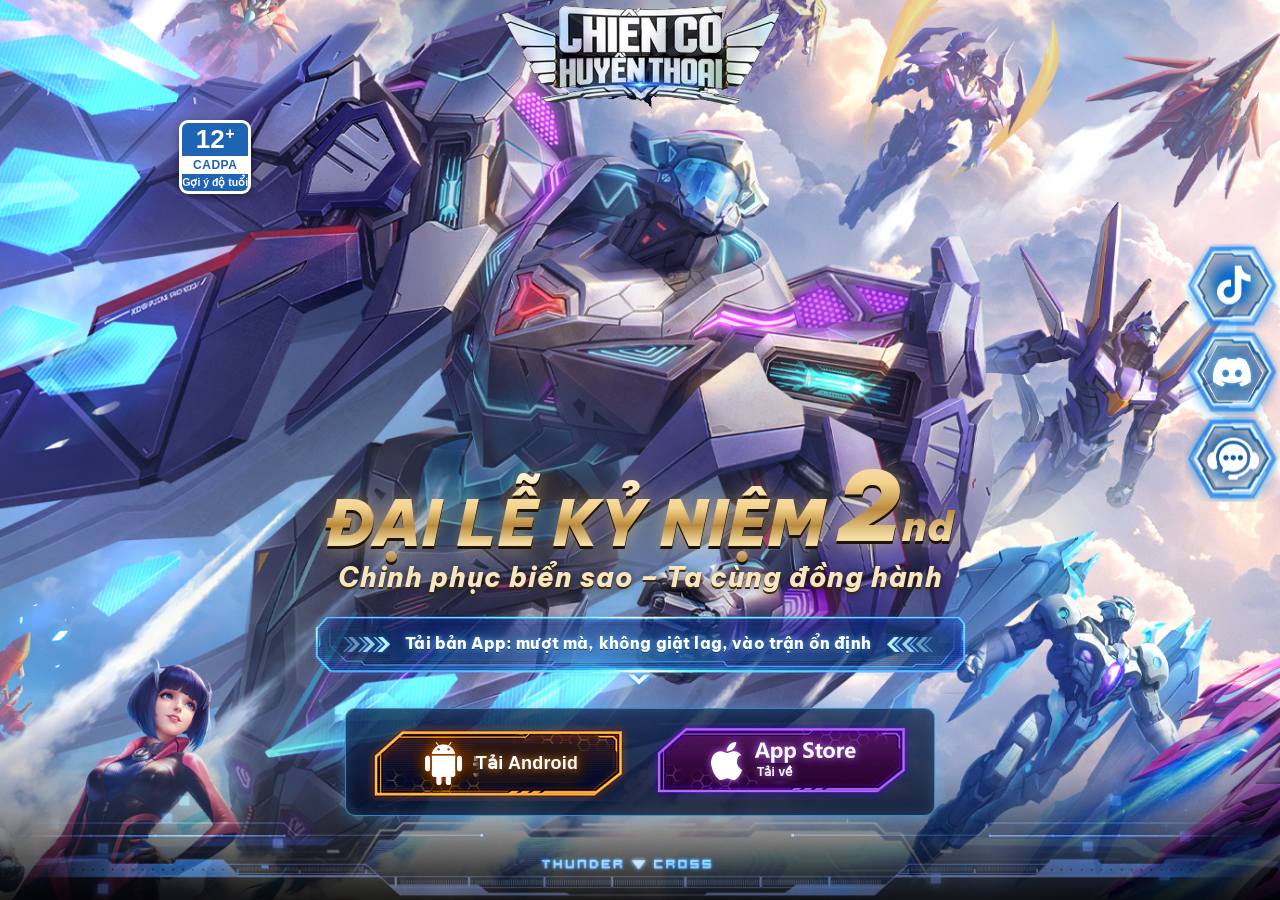
==== commit a661c81c: "Anh nen bam mep duoi: dai vien THUNDER CROSS luon sat day; logo co dinh tren cung, logo cu luon ngoa" ====
--- a/chien-co-huyen-thoai.html
+++ b/chien-co-huyen-thoai.html
@@ -49,8 +49,12 @@
     // Tính tỉ lệ ảnh nền (background-size: cover, căn giữa, bám đỉnh) để logo luôn đè khít logo cũ trong ảnh
     function fitLogo() {
       var m = document.querySelector(".main"); if (!m) return;
-      var W = m.clientWidth, H = m.clientHeight, s = Math.max(W / 1920, H / 1080);
-      m.style.setProperty("--bgs", s); m.style.setProperty("--bgx", ((W - 1920 * s) / 2) + "px");
+      var W = m.clientWidth, H = m.clientHeight;
+      // Ảnh nền 1920×1080, bám mép dưới (dải viền THUNDER CROSS luôn sát đáy).
+      // Phóng đủ lớn để phần bị cắt ở trên ≥ 110px ảnh gốc → logo chữ Trung cũ (y 15–110) luôn nằm hẳn ngoài màn hình.
+      var s = Math.max(W / 1920, H / 970);
+      m.style.backgroundSize = (1920 * s) + "px auto";
+      m.style.setProperty("--bgs", s);
       // --ui: hệ số thu nhỏ cụm chữ + nút khi màn hình thấp, để cả trang luôn vừa 1 màn hình
       var ui = W > 1024 ? Math.min(1, H / 800, W / 1100) : Math.min(1, H / (W * 16 / 9));
       m.style.setProperty("--ui", ui);
@@ -85,7 +89,7 @@
     #app { width: 100%; height: 100vh; height: 100dvh; position: relative; background: #000; overflow: hidden; }
 
     .main {
-      background: url(img/pc_bg.jpg) center top / cover no-repeat;   /* ảnh nền phủ kín màn hình */
+      background: url(img/pc_bg.jpg) center bottom / cover no-repeat;   /* ảnh nền phủ kín màn hình, bám mép dưới để dải viền THUNDER CROSS luôn sát đáy */
       position: relative; width: 100%; height: 100vh; height: 100dvh;   /* luôn vừa đúng 1 màn hình, không cần cuộn */
       display: flex; justify-content: center; align-items: center; overflow: hidden;
     }
@@ -98,7 +102,7 @@
       position: absolute; z-index: 5; pointer-events: none;
       /* cùng kích cỡ và tâm với logo gốc (rộng ~14.6%, tâm x 49.9%) */
       /* đặt theo đúng toạ độ logo cũ trong ảnh nền 1920×1080 (tâm x 958, đỉnh y 7.6, rộng 303) – --bgs/--bgx do JS tính theo cách ảnh nền phủ màn hình */
-      left: calc(var(--bgx, 0px) + 958px * var(--bgs, .711)); top: calc(7.6px * var(--bgs, .711)); width: calc(303px * var(--bgs, .711)); transform: translateX(-50%);
+      left: 50%; top: 6px; width: min(calc(303px * var(--bgs, .79)), 62vw); transform: translateX(-50%);   /* logo cũ trong ảnh luôn ở ngoài màn hình → đặt cố định giữa, sát trên */
       display: flex; flex-direction: column; align-items: center;
     }
     /* Dòng “BẢN CHÍNH THỨC” theo kiểu chữ 官方正版 gốc: chữ nghiêng xanh, viền trắng, viền ngoài xanh đậm */
@@ -295,14 +299,14 @@
     @media (max-width: 1024px) {
       .hidden_m { display: none !important; }
       /* dùng ảnh nền máy tính, cắt phần giữa (ảnh m_bg.jpg có sẵn banner chữ Trung to, phải che bằng tấm nền lớn) */
-      .main { background-image: url(img/pc_bg.jpg); background-size: cover; background-position: center top; }
+      .main { background-image: url(img/pc_bg.jpg); background-size: cover; background-position: center bottom; }
       .age { left: .5rem; top: .5rem; width: 1rem; padding: .03rem; border-radius: .1rem; }
       .age .num { font-size: .34rem; }
       .age .org { font-size: .15rem; }
       .age .tip { font-size: .13rem; }
       /* banner 周年庆典 2nd nằm sẵn trong m_bg.jpg: x 12%–91%, y 69%–84% */
       .banner_m {
-        position: absolute; z-index: 5; left: 5%; top: auto; bottom: calc(30px + 19cqw * var(--ui, 1)); width: 90%; height: auto; transform: scale(var(--ui, 1)); transform-origin: 50% 100%;
+        position: absolute; z-index: 5; left: 5%; top: auto; bottom: calc(60px * var(--bgs, .84) + 10px + 19cqw * var(--ui, 1)); width: 90%; height: auto; transform: scale(var(--ui, 1)); transform-origin: 50% 100%;
         display: flex; flex-direction: column; align-items: center; justify-content: center; pointer-events: none;
       }
       /* tấm nền sắc nét (thay lớp mờ), cùng phong cách khung tải trên máy tính – che banner chữ Trung trong ảnh nền */
@@ -355,7 +359,7 @@
       .right_share .label { display: none; }
 
       .download_m {
-        position: absolute; bottom: 30px; width: 92cqw; transform: scale(var(--ui, 1)); transform-origin: 50% 100%;
+        position: absolute; bottom: calc(60px * var(--bgs, .84) + 10px); width: 92cqw; transform: scale(var(--ui, 1)); transform-origin: 50% 100%;   /* chừa chỗ cho dòng THUNDER CROSS ở đáy ảnh */
         display: flex; justify-content: center; gap: 3cqw;
       }
 
